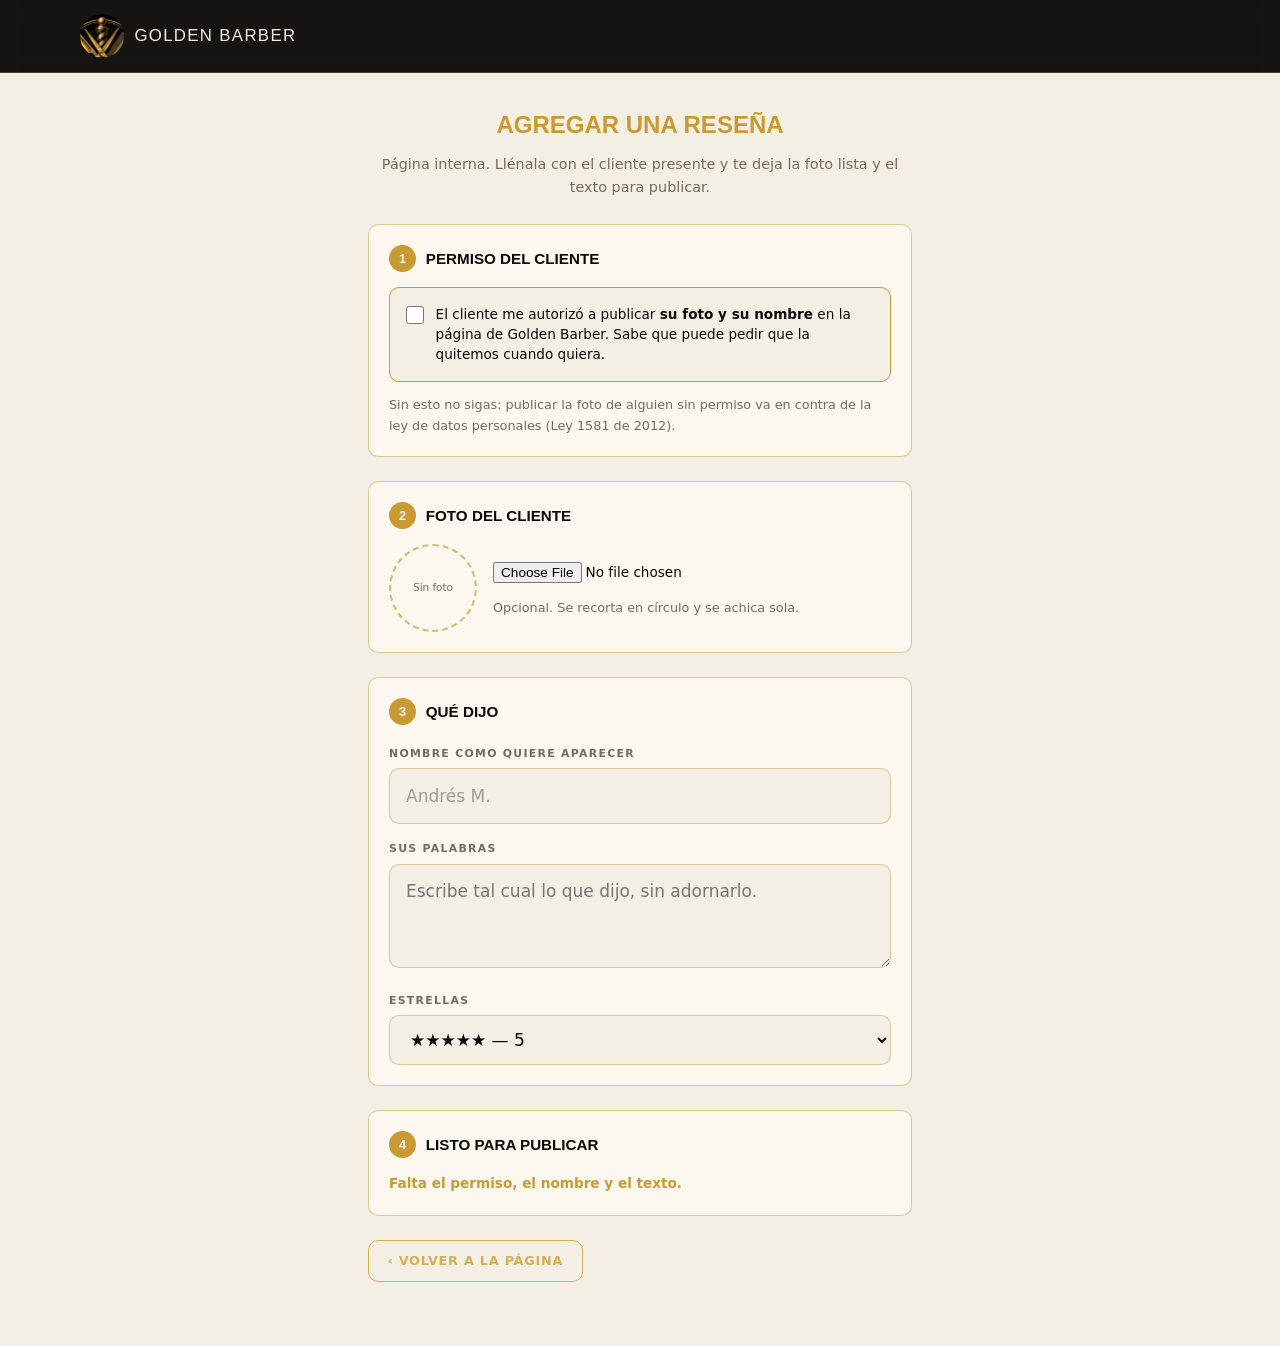
==== admin.html @ 6c3c2df3 "Add files via upload" ====
<!DOCTYPE html>
<html lang="es-CO">
<head>
<meta charset="utf-8">
<meta name="viewport" content="width=device-width, initial-scale=1">
<title>Agregar reseña — Golden Barber</title>
<meta name="robots" content="noindex, nofollow">
<link rel="icon" href="img/favicon.png">
<link rel="preconnect" href="https://fonts.googleapis.com">
<link rel="preconnect" href="https://fonts.gstatic.com" crossorigin>
<link href="https://fonts.googleapis.com/css2?family=Bevan&family=Lato:wght@400;700&display=swap" rel="stylesheet">
<link rel="stylesheet" href="styles.css">
<style>
  .tool { padding-block: 2rem 4rem; max-width: 34rem; }
  .tool h1 {
    font-family: var(--display); font-size: 1.5rem; text-transform: uppercase;
    color: var(--wine); text-align: center;
  }
  .tool .intro { text-align: center; color: var(--muted); font-size: .9rem; margin-top: .5rem; }

  .paso {
    margin-top: 1.5rem; padding: 1.25rem;
    background: var(--paper); border: 1px solid rgb(196 160 70 / .55);
    border-radius: var(--radius);
  }
  .paso > h2 {
    display: flex; align-items: center; gap: .6rem;
    font-family: var(--display); font-size: .95rem;
    text-transform: uppercase; margin-bottom: .9rem;
  }
  .paso > h2 b {
    display: grid; place-items: center; width: 1.7rem; height: 1.7rem;
    background: var(--wine); color: var(--cream); border-radius: 50%;
    font-size: .8rem; flex: none;
  }

  .campo textarea, .campo select {
    width: 100%; padding: .8rem 1rem;
    background: var(--cream); border: 1px solid rgb(196 160 70 / .5);
    border-radius: var(--radius); font: inherit; color: var(--ink);
  }
  .campo textarea { min-height: 6.5rem; resize: vertical; }
  .campo + .campo { margin-top: 1rem; }

  .foto-zona { display: flex; align-items: center; gap: 1rem; }
  .foto-prev {
    width: 88px; height: 88px; flex: none; border-radius: 50%;
    border: 2px dashed rgb(196 160 70 / .7);
    display: grid; place-items: center;
    color: var(--muted); font-size: .65rem; text-align: center;
    object-fit: cover; overflow: hidden;
  }
  .foto-prev img { width: 100%; height: 100%; object-fit: cover; }
  input[type=file] { font: inherit; font-size: .85rem; max-width: 100%; }

  .permiso {
    display: flex; gap: .7rem; align-items: flex-start;
    padding: 1rem; background: var(--cream);
    border: 1px solid var(--wine); border-radius: var(--radius);
    font-size: .85rem; line-height: 1.5;
  }
  .permiso input { width: 1.15rem; height: 1.15rem; flex: none; margin-top: .15rem; accent-color: var(--wine); }

  .salida { display: none; }
  .salida.activa { display: block; }
  .salida code {
    display: block; padding: 1rem; margin-top: .5rem;
    background: var(--ink); color: var(--cream-deep);
    border-radius: var(--radius);
    font-family: ui-monospace, Consolas, monospace; font-size: .78rem;
    white-space: pre-wrap; word-break: break-word;
  }
  .botones { display: flex; flex-wrap: wrap; gap: .6rem; margin-top: 1rem; }
  .aviso { font-size: .8rem; color: var(--muted); margin-top: .75rem; }
  .falta { color: var(--wine); font-weight: 700; font-size: .85rem; margin-top: .75rem; }
</style>
</head>
<body>

<header class="nav">
  <div class="wrap nav__inner">
    <a class="nav__brand" href="index.html">
      <img class="nav__logo" src="img/emblem-golden.webp" alt="" width="36" height="36">
      <span>Golden Barber</span>
    </a>
  </div>
</header>

<main class="wrap tool">
  <h1>Agregar una reseña</h1>
  <p class="intro">
    Página interna. Llénala con el cliente presente y te deja la foto lista
    y el texto para publicar.
  </p>

  <!-- 1. Permiso -->
  <section class="paso">
    <h2><b>1</b> Permiso del cliente</h2>
    <label class="permiso">
      <input type="checkbox" id="permiso">
      <span>
        El cliente me autorizó a publicar <strong>su foto y su nombre</strong>
        en la página de Golden Barber. Sabe que puede pedir que la quitemos
        cuando quiera.
      </span>
    </label>
    <p class="aviso">
      Sin esto no sigas: publicar la foto de alguien sin permiso va en contra
      de la ley de datos personales (Ley 1581 de 2012).
    </p>
  </section>

  <!-- 2. Foto -->
  <section class="paso">
    <h2><b>2</b> Foto del cliente</h2>
    <div class="foto-zona">
      <div class="foto-prev" id="prev">Sin foto</div>
      <div>
        <input type="file" id="archivo" accept="image/*" capture="user">
        <p class="aviso">Opcional. Se recorta en círculo y se achica sola.</p>
      </div>
    </div>
  </section>

  <!-- 3. Datos -->
  <section class="paso">
    <h2><b>3</b> Qué dijo</h2>
    <label class="campo">
      <span>Nombre como quiere aparecer</span>
      <input type="text" id="nombre" placeholder="Andrés M." autocomplete="off">
    </label>
    <label class="campo">
      <span>Sus palabras</span>
      <textarea id="texto" placeholder="Escribe tal cual lo que dijo, sin adornarlo."></textarea>
    </label>
    <label class="campo">
      <span>Estrellas</span>
      <select id="estrellas">
        <option value="5">★★★★★ — 5</option>
        <option value="4">★★★★☆ — 4</option>
        <option value="3">★★★☆☆ — 3</option>
        <option value="2">★★☆☆☆ — 2</option>
        <option value="1">★☆☆☆☆ — 1</option>
        <option value="0">No se lo pregunté</option>
      </select>
    </label>
  </section>

  <!-- 4. Resultado -->
  <section class="paso">
    <h2><b>4</b> Listo para publicar</h2>
    <p class="falta" id="falta">Faltan el permiso, el nombre y el texto.</p>

    <div class="salida" id="salida">
      <p style="font-size:.85rem">Pega esto en <code style="all:unset;font-family:monospace;background:var(--cream-deep);padding:.1rem .3rem">resenas.js</code>, dentro de los corchetes:</p>
      <code id="snippet"></code>
      <div class="botones">
        <button type="button" class="btn btn--wine btn--sm" id="copiar">Copiar texto</button>
        <a class="btn btn--dark btn--sm" id="bajar" download>Descargar la foto</a>
        <a class="btn btn--ghost btn--sm" id="enviar" target="_blank" rel="noopener">Enviarlo por WhatsApp</a>
      </div>
      <p class="aviso" id="ruta"></p>
    </div>
  </section>

  <a class="btn btn--ghost btn--sm" href="index.html" style="margin-top:1.5rem">‹ Volver a la página</a>
</main>

<script src="script.js" defer></script>
<script>
document.addEventListener("DOMContentLoaded", () => {
  const $ = (id) => document.getElementById(id);
  let fotoURL = "", fotoNombre = "";

  /** "Andrés M." → "andres-m" */
  const slug = (s) => s.normalize("NFD").replace(/[\u0300-\u036f]/g, "")
    .toLowerCase().replace(/[^a-z0-9]+/g, "-").replace(/^-|-$/g, "") || "cliente";

  /* Recorta la foto en cuadrado, la achica a 200px y la comprime. */
  $("archivo").addEventListener("change", (e) => {
    const f = e.target.files[0];
    if (!f) return;
    const img = new Image();
    img.onload = () => {
      const lado = Math.min(img.width, img.height);
      const c = document.createElement("canvas");
      c.width = c.height = 200;
      c.getContext("2d").drawImage(img,
        (img.width - lado) / 2, (img.height - lado) / 2, lado, lado, 0, 0, 200, 200);
      c.toBlob((b) => {
        if (fotoURL) URL.revokeObjectURL(fotoURL);
        fotoURL = URL.createObjectURL(b);
        $("prev").innerHTML = `<img src="${fotoURL}" alt="">`;
        pintar();
      }, "image/jpeg", 0.8);
      URL.revokeObjectURL(img.src);
    };
    img.src = URL.createObjectURL(f);
  });

  function pintar() {
    const nombre = $("nombre").value.trim();
    const texto = $("texto").value.trim();
    const ok = $("permiso").checked && nombre && texto;

    $("salida").classList.toggle("activa", ok);
    $("falta").style.display = ok ? "none" : "block";

    const faltan = [];
    if (!$("permiso").checked) faltan.push("el permiso");
    if (!nombre) faltan.push("el nombre");
    if (!texto) faltan.push("el texto");
    $("falta").textContent = faltan.length
      ? "Falta " + faltan.join(", ").replace(/, ([^,]*)$/, " y $1") + "."
      : "";

    if (!ok) return;

    fotoNombre = slug(nombre) + ".jpg";
    const fecha = new Date().toISOString().slice(0, 7);
    const est = +$("estrellas").value;
    const q = (s) => JSON.stringify(s);

    const snippet =
`  {
    foto: ${q(fotoURL ? "img/resenas/" + fotoNombre : "")},
    nombre: ${q(nombre)},
    texto: ${q(texto)},
    estrellas: ${est},
    fecha: ${q(fecha)},
  },`;

    $("snippet").textContent = snippet;

    const bajar = $("bajar");
    if (fotoURL) {
      bajar.href = fotoURL;
      bajar.download = fotoNombre;
      bajar.style.display = "";
      $("ruta").textContent = `Guarda la foto en la carpeta img/resenas/ con el nombre ${fotoNombre}`;
    } else {
      bajar.style.display = "none";
      $("ruta").textContent = "Esta reseña va sin foto.";
    }

    const tel = (typeof CONFIG !== "undefined" && CONFIG.whatsapp) || "";
    $("enviar").href = "https://wa.me/" + tel + "?text=" +
      encodeURIComponent("Nueva reseña para la página:\n\n" + snippet +
        (fotoURL ? "\n\n(Te mando la foto en el siguiente mensaje)" : ""));
  }

  ["permiso", "nombre", "texto", "estrellas"].forEach((id) => {
    $(id).addEventListener("input", pintar);
    $(id).addEventListener("change", pintar);
  });

  $("copiar").addEventListener("click", async () => {
    try {
      await navigator.clipboard.writeText($("snippet").textContent);
      $("copiar").textContent = "¡Copiado!";
      setTimeout(() => ($("copiar").textContent = "Copiar texto"), 1800);
    } catch {
      const r = document.createRange();
      r.selectNodeContents($("snippet"));
      getSelection().removeAllRanges();
      getSelection().addRange(r);
    }
  });

  pintar();
});
</script>
</body>
</html>
---- styles.css ----
/* ══════════════════════════════════════════════════════
   KORUM STUDIO — hoja de estilos
   Paleta y tokens tomados del diseño original.
   ══════════════════════════════════════════════════════ */

:root {
  /* Marca */
  --cream:      #F4EFE5;
  --cream-deep: #E7DDCB;
  --paper:      #FCF8F0;
  --ink:        #090908;
  --ink-soft:   #171714;
  --wine:       #C99A32;
  --wine-dark:  #A8781C;
  --gold:       #D6AF52;
  --gold-soft:  #E7CB88;
  --muted:      #746A5D;

  /* Tipografía */
  --display: "Oswald", Impact, sans-serif;
  --serif:   "Cormorant Garamond", Georgia, serif;
  --body:    "Source Sans 3", system-ui, -apple-system, "Segoe UI", sans-serif;

  /* Ritmo */
  --wrap: 1120px;
  --gap: 1.5rem;
  --section-y: clamp(3.5rem, 8vw, 6rem);
  --radius: 10px;
}

/* ── Reset ───────────────────────────────────────────── */
*, *::before, *::after { box-sizing: border-box; }
* { margin: 0; }

html { scroll-behavior: smooth; scroll-padding-top: 80px; }
@media (prefers-reduced-motion: reduce) {
  html { scroll-behavior: auto; }
  *, *::before, *::after { animation-duration: .01ms !important; transition-duration: .01ms !important; }
}

body {
  background: var(--cream);
  color: var(--ink);
  font-family: var(--body);
  font-size: clamp(1rem, .96rem + .2vw, 1.0625rem);
  line-height: 1.65;
  -webkit-font-smoothing: antialiased;
  overflow-x: hidden;
}

img, svg { display: block; max-width: 100%; }
img { height: auto; }
a { color: inherit; }

svg { fill: none; stroke: currentColor; stroke-width: 1.7; stroke-linecap: round; stroke-linejoin: round; }

:focus-visible { outline: 3px solid var(--gold); outline-offset: 3px; }

.sr-only {
  position: absolute; width: 1px; height: 1px; padding: 0;
  overflow: hidden; clip: rect(0 0 0 0); white-space: nowrap; border: 0;
}

.skip-link {
  position: absolute; left: -999px; top: 0; z-index: 100;
  background: var(--ink); color: var(--cream); padding: .75rem 1.25rem;
}
.skip-link:focus { left: 0; }

.wrap {
  width: min(100% - 2.5rem, var(--wrap));
  margin-inline: auto;
}

/* ── Titulares ───────────────────────────────────────── */
.heading {
  font-family: var(--display);
  font-size: clamp(1.75rem, 1.2rem + 2.4vw, 2.75rem);
  line-height: 1.1;
  letter-spacing: .01em;
  text-transform: uppercase;
  color: var(--wine);
  text-align: center;
  margin-bottom: 2.5rem;
  position: relative;
}
.heading::before, .heading::after {
  content: "✂";
  font-family: var(--body);
  font-size: .5em;
  color: var(--gold);
  vertical-align: .35em;
  margin-inline: .6em;
}
.heading--gold { color: var(--gold); }
.heading--left { text-align: left; }
.heading--left::before { display: none; }

.ornament {
  color: var(--gold);
  text-align: center;
  letter-spacing: .5em;
  font-size: 1.1rem;
  margin-block: 1rem;
}
.ornament::before, .ornament::after {
  content: ""; display: inline-block; vertical-align: middle;
  width: clamp(2rem, 8vw, 5rem); height: 1px;
  background: linear-gradient(90deg, transparent, var(--gold));
  margin-inline: .8em;
}
.ornament::after { background: linear-gradient(90deg, var(--gold), transparent); }

/* ── Botones ─────────────────────────────────────────── */
.btn {
  --btn-bg: var(--wine);
  --btn-fg: var(--cream);
  display: inline-flex; align-items: center; justify-content: center;
  gap: .6rem;
  padding: .9rem 1.75rem;
  min-height: 48px;
  background: var(--btn-bg);
  color: var(--btn-fg);
  font-family: var(--body);
  font-weight: 700;
  font-size: .95rem;
  letter-spacing: .06em;
  text-transform: uppercase;
  text-decoration: none;
  border: 1px solid transparent;
  border-radius: var(--radius);
  transition: transform .15s ease, background-color .2s ease, box-shadow .2s ease;
}
.btn svg { width: 1.15em; height: 1.15em; flex: none; }
.btn:hover { transform: translateY(-2px); box-shadow: 0 6px 18px rgb(20 18 16 / .22); }
.btn:active { transform: translateY(0); }

.btn--wine  { --btn-bg: var(--wine); }
.btn--wine:hover  { background: var(--wine-dark); }
.btn--dark  { --btn-bg: var(--ink); }
.btn--dark:hover  { background: #000; }
.btn--ghost { --btn-bg: transparent; --btn-fg: var(--gold); border-color: var(--gold); }
.btn--ghost:hover { background: var(--gold); --btn-fg: var(--ink); }
.btn--sm { padding: .6rem 1.15rem; min-height: 40px; font-size: .8rem; }

/* ══ NAV ═══════════════════════════════════════════════ */
.nav {
  position: sticky; top: 0; z-index: 50;
  background: rgb(20 18 16 / .96);
  backdrop-filter: blur(8px);
  border-bottom: 1px solid rgb(196 160 70 / .35);
}
.nav__inner {
  display: flex; align-items: center; justify-content: space-between;
  gap: 1rem; min-height: 64px;
}
.nav__brand {
  display: flex; align-items: center; gap: .65rem;
  font-family: var(--display);
  font-size: 1rem;
  letter-spacing: .08em;
  text-transform: uppercase;
  color: var(--cream);
  text-decoration: none;
}
.nav__logo { width: 36px; height: 36px; object-fit: contain; }

.nav__links { display: flex; align-items: center; gap: 1.75rem; }
.nav__links a {
  color: var(--cream-deep);
  text-decoration: none;
  font-size: .85rem;
  letter-spacing: .1em;
  text-transform: uppercase;
  transition: color .2s ease;
}
.nav__links a:hover { color: var(--gold); }
.nav__links .btn:hover { color: var(--cream); }

@media (max-width: 800px) {
  .nav__links a:not(.btn) { display: none; }
}

/* ══ HERO ══════════════════════════════════════════════ */
.hero {
  background:
    radial-gradient(circle at 30% 45%, rgb(255 255 255 / .55), transparent 55%),
    repeating-conic-gradient(from 0deg at 28% 45%,
      rgb(196 160 70 / .07) 0deg 3deg, transparent 3deg 6deg),
    var(--paper);
  padding-block: clamp(2rem, 5vw, 3.5rem);
}
.hero__frame {
  display: grid;
  grid-template-columns: minmax(0, .85fr) minmax(0, 1.15fr);
  align-items: center;
  gap: clamp(1.5rem, 5vw, 4rem);
  padding: clamp(1.75rem, 4vw, 3rem);
  border: 2px solid var(--gold);
  outline: 1px solid var(--gold);
  outline-offset: 6px;
  border-radius: var(--radius);
}
@media (max-width: 860px) {
  .hero__frame { grid-template-columns: 1fr; text-align: center; }
}

.hero__emblem { position: relative; display: grid; place-items: center; }
.hero__emblem img { width: min(100%, 320px); }
.hero__emblem-fallback { display: none; }
.hero__emblem.is-empty img { display: none; }
.hero__emblem.is-empty .hero__emblem-fallback {
  display: grid; place-items: center; text-align: center;
  width: min(100%, 260px); aspect-ratio: 1;
  border: 3px double var(--ink);
  border-radius: 50%;
  font-family: var(--display);
  font-size: clamp(1.25rem, 4vw, 1.9rem);
  line-height: 1.15;
  text-transform: uppercase;
  letter-spacing: .04em;
}

.hero__copy h1 {
  font-family: var(--display);
  font-size: clamp(2.1rem, 1.1rem + 4.6vw, 4rem);
  line-height: 1.02;
  text-transform: uppercase;
  letter-spacing: -.005em;
}
.hero__copy h1 em { font-style: normal; color: var(--wine); }

.hero__tagline {
  margin-block: 1.25rem;
  padding-block: .7rem;
  border-top: 1px solid var(--gold);
  border-bottom: 1px solid var(--gold);
  font-size: clamp(.9rem, .8rem + .4vw, 1.1rem);
  letter-spacing: .22em;
  text-transform: uppercase;
  font-weight: 700;
}

.hero__cta { display: flex; flex-direction: column; gap: .75rem; align-items: stretch; }
@media (min-width: 861px) { .hero__cta { align-items: flex-start; } .hero__cta .btn { min-width: 22rem; } }

/* ══ BANDAS OSCURAS ════════════════════════════════════ */
.band-dark {
  background: var(--ink);
  color: var(--cream-deep);
  padding-block: var(--section-y);
}
.band-dark a:not(.btn) { color: var(--gold); }

/* ══ SOBRE JAVI ════════════════════════════════════════ */
.about__inner {
  display: grid;
  grid-template-columns: minmax(0, .8fr) minmax(0, 1.2fr);
  gap: clamp(1.5rem, 5vw, 4rem);
  align-items: center;
}
@media (max-width: 800px) { .about__inner { grid-template-columns: 1fr; } }

.about__photo {
  border: 2px solid var(--gold);
  padding: 6px;
  border-radius: var(--radius);
}
.about__photo img { width: 100%; aspect-ratio: 8 / 9; object-fit: cover; }
.about__photo.is-empty {
  aspect-ratio: 8 / 9;
  display: grid; place-items: center;
  background: repeating-linear-gradient(45deg, #1d1a17 0 12px, #211d19 12px 24px);
  color: var(--muted);
  font-size: .85rem;
}
.about__photo.is-empty::after { content: "img/javi.jpg"; }

.about__copy { text-align: center; }
.about__copy p + p { margin-top: 1rem; }
@media (min-width: 801px) { .about__copy { text-align: center; } }

/* ══ SERVICIOS ═════════════════════════════════════════ */
.services { padding-block: var(--section-y); }
.services__grid {
  list-style: none; padding: 0;
  display: grid;
  grid-template-columns: repeat(auto-fit, minmax(min(100%, 17rem), 1fr));
  gap: 1.25rem;
}

.service {
  position: relative;
  display: flex; gap: 1.1rem;
  padding: 1.75rem 1.5rem;
  background: var(--paper);
  border: 1px solid rgb(196 160 70 / .55);
  border-radius: var(--radius);
  transition: transform .2s ease, box-shadow .2s ease;
}
.service:hover { transform: translateY(-3px); box-shadow: 0 10px 28px rgb(20 18 16 / .12); }

.service--featured { border-color: var(--wine); border-width: 2px; }
.service__badge {
  position: absolute; top: -.7rem; left: 1.5rem;
  background: var(--wine); color: var(--cream);
  font-size: .65rem; font-weight: 900;
  letter-spacing: .14em; text-transform: uppercase;
  padding: .3rem .7rem; border-radius: 2px;
}

.service__icon {
  flex: none;
  display: grid; place-items: center;
  width: 3.25rem; height: 3.25rem;
  background: var(--wine); color: var(--cream);
  border-radius: 50%;
}
.service__icon svg { width: 1.5rem; height: 1.5rem; }

.service h3 {
  font-family: var(--display);
  font-size: 1.05rem;
  text-transform: uppercase;
  letter-spacing: .02em;
  margin-bottom: .4rem;
}
.service p { font-size: .92rem; color: var(--muted); }

.service__meta {
  display: flex; flex-wrap: wrap; gap: .5rem;
  margin-top: .6rem; font-size: .78rem !important;
  text-transform: uppercase; letter-spacing: .08em;
}
.service__time { color: var(--ink); font-weight: 700; }
.service__save { color: var(--wine); font-weight: 700; }

.service__price {
  margin-top: .5rem;
  font-family: var(--display);
  font-size: 1.35rem !important;
  color: var(--wine) !important;
}

.services__note {
  margin-top: 1.5rem; text-align: center;
  font-size: .85rem; color: var(--muted); font-style: italic;
}

/* ══ GALERÍA ═══════════════════════════════════════════ */
.gallery { padding-bottom: var(--section-y); }
.gallery__grid {
  list-style: none; padding: 1rem;
  display: grid;
  grid-template-columns: repeat(auto-fit, minmax(min(100%, 10rem), 1fr));
  gap: 1rem;
  border: 1px solid rgb(196 160 70 / .55);
  border-radius: var(--radius);
}
.gallery__grid img {
  width: 100%; aspect-ratio: 4 / 5; object-fit: cover;
  border: 2px solid var(--gold);
  filter: grayscale(1) contrast(1.05);
  transition: filter .3s ease, transform .3s ease;
}
.gallery__grid img:hover { filter: grayscale(0); transform: scale(1.02); }
.gallery__grid li.is-empty {
  aspect-ratio: 4 / 5;
  border: 2px solid var(--gold);
  background: repeating-linear-gradient(45deg, var(--cream-deep) 0 10px, var(--paper) 10px 20px);
  display: grid; place-items: center;
  color: var(--muted); font-size: .7rem; letter-spacing: .05em;
}
.gallery__grid li.is-empty::after { content: "Foto pendiente"; }

.gallery__note { margin-top: 1.25rem; text-align: center; font-size: .9rem; color: var(--muted); }
.gallery__note a { color: var(--wine); font-weight: 700; }

/* ── Botón que envuelve cada foto ── */
.foto {
  display: block; position: relative; width: 100%;
  padding: 0; border: 0; background: none; cursor: pointer;
  font: inherit;
}
.foto__ver {
  position: absolute; inset: auto 0 0 0;
  padding: .55rem .3rem;
  background: rgb(123 27 30 / .94); color: var(--cream);
  font-size: .68rem; font-weight: 700;
  letter-spacing: .12em; text-transform: uppercase;
  transform: translateY(100%);
  transition: transform .28s cubic-bezier(.2, .7, .3, 1);
}
.foto:hover .foto__ver,
.foto:focus-visible .foto__ver { transform: none; }
/* En pantalla táctil no hay hover: la etiqueta se queda visible. */
@media (hover: none) {
  .foto__ver { transform: none; background: rgb(123 27 30 / .82); }
}

/* ══ VISOR DE CORTES ═══════════════════════════════════ */
.visor {
  width: min(100% - 1.5rem, 42rem);
  max-height: 92dvh;
  /* El navegador centra los <dialog> con margin:auto, y el
     `* { margin: 0 }` del reset se lo quita. Hay que devolvérselo
     o el visor se pega a la esquina superior izquierda. */
  margin: auto;
  padding: 0; border: 2px solid var(--gold);
  border-radius: var(--radius);
  background: var(--paper); color: var(--ink);
  overflow: hidden;
}
.visor::backdrop { background: rgb(20 18 16 / .88); }

.visor__cerrar {
  position: absolute; top: .4rem; right: .5rem; z-index: 2;
  width: 2.4rem; height: 2.4rem;
  display: grid; place-items: center;
  background: rgb(20 18 16 / .55); color: var(--cream);
  border: 0; border-radius: 50%;
  font-size: 1.5rem; line-height: 1; cursor: pointer;
}
.visor__cerrar:hover { background: var(--wine); }

.visor__marco {
  position: relative;
  display: grid; place-items: center;
  background: var(--ink);
}
.visor__marco img {
  width: 100%; max-height: 62dvh; object-fit: contain;
}
.visor__nav {
  position: absolute; top: 50%; transform: translateY(-50%);
  width: 2.75rem; height: 2.75rem;
  display: grid; place-items: center;
  background: rgb(20 18 16 / .55); color: var(--cream);
  border: 1px solid rgb(196 160 70 / .5); border-radius: 50%;
  font-size: 1.6rem; line-height: 1; cursor: pointer;
  transition: background-color .2s ease;
}
.visor__nav:hover { background: var(--wine); }
#visor-ant { left: .6rem; }
#visor-sig { right: .6rem; }

.visor__pie { padding: 1.25rem; text-align: center; }
.visor__titulo {
  font-family: var(--display);
  font-size: clamp(.95rem, .85rem + .5vw, 1.2rem);
  text-transform: uppercase; letter-spacing: .02em;
  margin-bottom: 1rem;
}
.visor__pie .btn { width: 100%; }
.visor__nota { margin-top: .7rem; font-size: .78rem; color: var(--muted); }

/* ══ TESTIMONIOS ═══════════════════════════════════════ */
.reviews { padding-bottom: var(--section-y); }
.reviews__grid {
  list-style: none; padding: 0;
  display: grid;
  grid-template-columns: repeat(auto-fit, minmax(min(100%, 16rem), 1fr));
  gap: 1.25rem;
}
.review {
  position: relative;
  padding: 2.25rem 1.5rem 1.5rem;
  background: var(--paper);
  border: 1px solid rgb(196 160 70 / .55);
  border-radius: var(--radius);
  text-align: center;
}
.review::before {
  content: "\201C";
  position: absolute; top: .1rem; left: 1rem;
  font-family: var(--display);
  font-size: 3rem; line-height: 1;
  color: var(--gold-soft);
}
.review__foto {
  width: 72px; height: 72px;
  margin: 0 auto .9rem;
  border-radius: 50%;
  object-fit: cover;
  border: 2px solid var(--gold);
}
.review__quote { font-size: .95rem; }
.review__stars { color: var(--gold); letter-spacing: .18em; margin-top: 1rem; }
.review__author {
  margin-top: .5rem; font-size: .82rem;
  letter-spacing: .1em; text-transform: uppercase; color: var(--muted);
}

/* ── Invitación a dejar reseña ── */
.invita {
  max-width: 34rem; margin: 0 auto;
  padding: 2rem 1.5rem;
  text-align: center;
  border: 1px dashed rgb(196 160 70 / .7);
  border-radius: var(--radius);
}
.invita--pie { margin-top: 1.5rem; padding: 1.5rem; }
.invita__titulo {
  font-family: var(--display);
  font-size: 1.05rem; text-transform: uppercase; letter-spacing: .02em;
  color: var(--wine);
}
.invita__texto {
  margin-top: .6rem; font-size: .9rem; color: var(--muted);
  max-width: 42ch; margin-inline: auto;
}
.invita__botones {
  display: flex; flex-wrap: wrap; gap: .6rem; justify-content: center;
  margin-top: 1.25rem;
}
.invita .btn--ghost { --btn-fg: var(--wine); border-color: var(--wine); }
.invita .btn--ghost:hover { background: var(--wine); --btn-fg: var(--cream); }

/* ══ UBICACIÓN ═════════════════════════════════════════ */
.location__inner {
  display: grid;
  grid-template-columns: repeat(auto-fit, minmax(min(100%, 18rem), 1fr));
  gap: clamp(1.75rem, 5vw, 4rem);
  align-items: center;
}
.location__address {
  display: flex; gap: .85rem; align-items: flex-start;
  margin-bottom: 1.5rem;
}
.location__address svg { width: 1.5rem; height: 1.5rem; flex: none; color: var(--gold); }
.location__address strong { font-size: 1.1rem; color: var(--cream); }

.hours { width: 100%; border-collapse: collapse; font-size: .95rem; }
.hours th, .hours td { padding: .5rem .25rem; text-align: left; }
.hours th {
  font-weight: 700; letter-spacing: .1em;
  text-transform: uppercase; font-size: .8rem; color: var(--cream);
}
.hours td { text-align: right; font-variant-numeric: tabular-nums; }
.hours tr + tr { border-top: 1px solid rgb(196 160 70 / .2); }
.hours__closed { color: var(--muted); }

/* ══ RESERVA ═══════════════════════════════════════════ */
.booking { padding-block: var(--section-y); }
.booking__lead {
  text-align: center; max-width: 44ch; margin: -1.5rem auto 3rem;
  color: var(--muted);
}

/* ── Contenedor de la agenda ── */
.agenda {
  max-width: 34rem;
  margin-inline: auto;
  background: var(--paper);
  border: 1px solid rgb(196 160 70 / .55);
  border-radius: var(--radius);
  overflow: hidden;
}

/* ── Barra de progreso 1-2-3 ── */
.agenda__bar {
  list-style: none; padding: 0; margin: 0;
  display: grid; grid-template-columns: repeat(3, 1fr);
  background: var(--ink);
}
.agenda__bar li + li { border-left: 1px solid rgb(196 160 70 / .25); }
.agenda__bar button {
  width: 100%; height: 100%;
  display: flex; align-items: center; justify-content: center;
  gap: .5rem;
  padding: .85rem .35rem;
  background: none; border: 0;
  font: inherit;
  font-size: .72rem; font-weight: 700;
  letter-spacing: .08em; text-transform: uppercase;
  color: rgb(244 237 224 / .8);
  cursor: pointer;
  transition: color .25s ease, background-color .25s ease, opacity .25s ease;
}
/* Un paso al que todavía no se puede llegar se ve claramente apagado,
   para que se note cuáles sí son tocables. */
.agenda__bar button:disabled { cursor: default; opacity: .38; }
.agenda__bar button:not(:disabled):hover { background: rgb(196 160 70 / .12); }
.agenda__bar span {
  display: grid; place-items: center;
  width: 1.6rem; height: 1.6rem; flex: none;
  border: 1px solid currentColor; border-radius: 50%;
  font-family: var(--display); font-size: .8rem;
}
.agenda__bar .is-active { color: var(--gold); }
.agenda__bar .is-active span { background: var(--wine); border-color: var(--wine); color: var(--cream); }
.agenda__bar .is-hecho { color: var(--cream-deep); }
.agenda__bar .is-hecho span { background: var(--gold); border-color: var(--gold); color: var(--ink); }

@media (max-width: 420px) {
  .agenda__bar button { flex-direction: column; gap: .3rem; font-size: .6rem; }
}

/* ── Paneles ── */
.agenda__panel { padding: clamp(1.25rem, 4vw, 2rem); }
.agenda__title {
  font-family: var(--display);
  font-size: clamp(1.15rem, 1rem + 1vw, 1.5rem);
  text-transform: uppercase; text-align: center; letter-spacing: .02em;
}
.agenda__panel .ornament { margin-block: .5rem 1.5rem; font-size: .85rem; }
.agenda__sub {
  font-family: var(--display); font-size: .85rem;
  text-transform: uppercase; letter-spacing: .04em;
  text-align: center; margin-block: 1.75rem .9rem;
}
.agenda__nota {
  margin-top: 1rem; text-align: center;
  font-size: .78rem; color: var(--muted); font-style: italic;
}
.agenda__tz {
  display: flex; align-items: center; justify-content: center; gap: .4rem;
  margin-top: 1.25rem; font-size: .75rem; color: var(--muted);
}
.agenda__tz svg { width: .95rem; height: .95rem; }

.agenda__volver {
  display: block; margin: 1.5rem auto 0;
  background: none; border: 0; padding: .4rem;
  color: var(--muted); font: inherit; font-size: .82rem;
  letter-spacing: .04em; cursor: pointer;
}
.agenda__volver:hover { color: var(--wine); text-decoration: underline; }

/* ── Paso 1: tarjetas de servicio ── */
.agenda__servicios { list-style: none; padding: 0; display: grid; gap: .75rem; }
.tarjeta {
  width: 100%;
  display: flex; align-items: center; gap: .9rem;
  padding: .9rem 1rem;
  background: var(--cream);
  border: 1px solid rgb(196 160 70 / .5);
  border-radius: var(--radius);
  font: inherit; text-align: left; cursor: pointer;
  transition: border-color .2s ease, transform .15s ease, box-shadow .2s ease;
}
.tarjeta:hover { border-color: var(--wine); transform: translateY(-2px); box-shadow: 0 6px 16px rgb(20 18 16 / .1); }
.tarjeta.is-sel { border-color: var(--wine); border-width: 2px; background: var(--paper); }

.tarjeta__icono {
  display: grid; place-items: center; flex: none;
  width: 2.75rem; height: 2.75rem;
  background: var(--wine); color: var(--cream); border-radius: 50%;
}
.tarjeta__icono svg { width: 1.3rem; height: 1.3rem; }
.tarjeta__texto { flex: 1; display: flex; flex-direction: column; gap: .15rem; }
.tarjeta__nombre { font-family: var(--display); font-size: .95rem; line-height: 1.2; }
.tarjeta__min { font-size: .75rem; color: var(--muted); letter-spacing: .05em; }
.tarjeta__precio {
  font-family: var(--display); font-size: 1.05rem; color: var(--wine); white-space: nowrap;
}

/* ── Paso 2: calendario ── */
.cal__head {
  display: flex; align-items: center; justify-content: space-between;
  gap: .5rem; margin-bottom: .75rem;
}
.cal__month {
  font-family: var(--display); font-size: 1rem;
  text-transform: capitalize; letter-spacing: .02em;
}
.cal__nav {
  width: 2.25rem; height: 2.25rem;
  background: none; border: 1px solid rgb(196 160 70 / .5);
  border-radius: var(--radius);
  color: var(--wine); font-size: 1.3rem; line-height: 1; cursor: pointer;
  transition: background-color .2s ease, color .2s ease;
}
.cal__nav:hover:not(:disabled) { background: var(--wine); color: var(--cream); }
.cal__nav:disabled { opacity: .25; cursor: default; }

.cal__dows, .cal__grid {
  display: grid; grid-template-columns: repeat(7, 1fr); gap: .25rem;
}
.cal__dows {
  list-style: none; padding: 0; margin-bottom: .35rem;
  font-size: .68rem; font-weight: 700; letter-spacing: .06em;
  text-transform: uppercase; color: var(--muted); text-align: center;
}
.cal__hueco { aspect-ratio: 1; }
.cal__dia {
  aspect-ratio: 1;
  display: grid; place-items: center;
  background: none; border: 1px solid transparent; border-radius: 50%;
  font: inherit; font-size: .88rem; font-variant-numeric: tabular-nums;
  color: var(--ink); cursor: pointer;
  transition: background-color .15s ease, color .15s ease;
}
.cal__dia:hover:not(:disabled) { background: var(--cream-deep); }
.cal__dia:disabled { color: rgb(107 97 85 / .35); cursor: default; }
.cal__dia.is-sel { background: var(--wine); color: var(--cream); font-weight: 700; }

/* ── Paso 2: horas ── */
.slots {
  display: grid;
  grid-template-columns: repeat(auto-fill, minmax(5.25rem, 1fr));
  gap: .5rem;
}
.slot {
  padding: .65rem .3rem; min-height: 44px;
  background: var(--cream);
  border: 1px solid rgb(196 160 70 / .5);
  border-radius: var(--radius);
  font: inherit; font-size: .85rem; font-variant-numeric: tabular-nums;
  cursor: pointer;
  transition: background-color .15s ease, color .15s ease, border-color .15s ease;
}
.slot:hover { border-color: var(--wine); }
.slot.is-sel { background: var(--wine); border-color: var(--wine); color: var(--cream); font-weight: 700; }
.slots__vacio {
  grid-column: 1 / -1; text-align: center;
  font-size: .85rem; color: var(--muted); padding: .75rem 0;
}

/* ── Paso 3: resumen ── */
.resumen { margin: 0; border: 1px solid rgb(196 160 70 / .5); border-radius: var(--radius); }
.resumen__fila { padding: .85rem 1rem; }
.resumen__fila + .resumen__fila { border-top: 1px solid rgb(196 160 70 / .3); }
.resumen dt {
  font-size: .68rem; font-weight: 700; letter-spacing: .12em;
  text-transform: uppercase; color: var(--muted); margin-bottom: .3rem;
}
.resumen dd { margin: 0; display: flex; align-items: center; gap: .75rem; }
.resumen dd > span:not(.resumen__icono) { flex: 1; }
.resumen dd small { color: var(--muted); font-size: .78rem; }
.resumen dd strong { font-family: var(--display); color: var(--wine); }
.resumen__icono {
  display: grid; place-items: center; flex: none;
  width: 2.25rem; height: 2.25rem;
  background: var(--wine); color: var(--cream); border-radius: 50%;
}
.resumen__icono svg { width: 1.1rem; height: 1.1rem; }
.resumen__total { background: var(--cream); }
.resumen__total dd strong { font-size: 1.5rem; }

.campo { display: block; margin-top: 1.25rem; }
.campo span {
  display: block; margin-bottom: .35rem;
  font-size: .68rem; font-weight: 700; letter-spacing: .12em;
  text-transform: uppercase; color: var(--muted);
}
.campo input {
  width: 100%; padding: .8rem 1rem; min-height: 48px;
  background: var(--cream);
  border: 1px solid rgb(196 160 70 / .5); border-radius: var(--radius);
  font: inherit; color: var(--ink);
}
.campo input::placeholder { color: rgb(107 97 85 / .6); }
.campo input.is-error { border-color: var(--wine); border-width: 2px; background: #FBEDED; }

.agenda__confirmar { width: 100%; margin-top: 1.25rem; }
.agenda__aviso {
  display: flex; align-items: flex-start; gap: .5rem;
  margin-top: .9rem; font-size: .78rem; line-height: 1.5; color: var(--muted);
}
.agenda__aviso svg { width: .95rem; height: .95rem; flex: none; margin-top: .2rem; }

.booking__fallback, .booking__alt {
  text-align: center; font-size: .88rem; color: var(--muted); margin-top: 1.25rem;
}
.booking__alt a { color: var(--wine); font-weight: 700; }

#cal-inline { width: 100%; min-height: 460px; }

/* ══ FOOTER ════════════════════════════════════════════ */
.footer {
  background: var(--ink);
  color: var(--cream-deep);
  padding-block: 3rem 5.5rem;
  border-top: 3px solid var(--gold);
}
.footer__inner {
  display: grid;
  grid-template-columns: repeat(auto-fit, minmax(min(100%, 15rem), 1fr));
  gap: 2rem;
  align-items: center;
}
.footer__brand { display: flex; align-items: center; gap: 1rem; }
.footer__name {
  font-family: var(--display); font-size: 1.25rem;
  text-transform: uppercase; letter-spacing: .06em; color: var(--gold);
}
.footer__tag { font-size: .8rem; letter-spacing: .1em; }

.footer__social { text-align: center; }
.footer__label {
  font-size: .75rem; letter-spacing: .2em;
  text-transform: uppercase; margin-bottom: .75rem;
}
.footer__social ul {
  list-style: none; padding: 0;
  display: flex; gap: .75rem; justify-content: center;
}
.footer__social a {
  display: grid; place-items: center;
  width: 2.5rem; height: 2.5rem;
  border: 1px solid var(--gold); border-radius: 50%;
  color: var(--gold);
  transition: background-color .2s ease, color .2s ease;
}
.footer__social a:hover { background: var(--gold); color: var(--ink); }
.footer__social svg { width: 1.15rem; height: 1.15rem; }

.footer__contact { text-align: right; }
@media (max-width: 720px) {
  .footer__inner { text-align: center; }
  .footer__brand { justify-content: center; }
  .footer__contact { text-align: center; }
}
.footer__phone {
  display: inline-flex; align-items: center; gap: .6rem;
  font-family: var(--display); font-size: 1.3rem;
  color: var(--cream); text-decoration: none;
}
.footer__phone svg { width: 1.4rem; height: 1.4rem; color: var(--gold); }
.footer__legal { margin-top: .75rem; font-size: .75rem; color: var(--muted); }

/* ══ WHATSAPP FLOTANTE ═════════════════════════════════ */
.fab {
  position: fixed; right: 1rem; bottom: 1rem; z-index: 60;
  display: grid; place-items: center;
  width: 56px; height: 56px;
  background: #1FA855; color: #fff;
  border-radius: 50%;
  box-shadow: 0 6px 20px rgb(0 0 0 / .3);
  transition: transform .2s ease;
}
.fab:hover { transform: scale(1.07); }
.fab svg { width: 1.65rem; height: 1.65rem; stroke-width: 1.9; }
@media (min-width: 861px) { .fab { right: 1.5rem; bottom: 1.5rem; } }

/* ══ Ajuste móvil del hero ═════════════════════════════
   En celular el logo empujaba el botón "Agendar cita" fuera
   de pantalla. Se reduce el emblema y se aprieta el espaciado
   para que titular + botones queden visibles sin hacer scroll. */
@media (max-width: 640px) {
  .hero { padding-block: 1rem; }
  .hero__frame { padding: 1.25rem 1rem; gap: 1rem; outline-offset: 4px; }
  .hero__emblem img { width: min(58%, 150px); }
  .hero__copy h1 { font-size: clamp(1.9rem, 1.1rem + 4.4vw, 2.4rem); }
  .hero__tagline { margin-block: .85rem; padding-block: .5rem; letter-spacing: .16em; }
  .hero__cta { gap: .6rem; }
  .hero__cta .btn { padding-inline: 1rem; font-size: .85rem; }
}

/* ══════════════════════════════════════════════════════
   MOVIMIENTO

   Regla de la casa: nada se mueve porque sí. Cada animación
   o guía el ojo hacia donde sigue la lectura, o es parte de
   la identidad del oficio (el poste de barbero).

   Todo lo de aquí abajo está dentro de
   `prefers-reduced-motion: no-preference`, así que quien pidió
   menos animación en su sistema recibe la página quieta y
   completa — nunca contenido escondido esperando un scroll.
   ══════════════════════════════════════════════════════ */

/* ── Poste de barbero ── */
.poste {
  height: 9px; overflow: hidden; position: relative;
  background: var(--cream-deep);
  border-block: 1px solid rgb(20 18 16 / .22);
}
.poste::before {
  content: ""; position: absolute; inset: 0 -60px 0 0;
  background: repeating-linear-gradient(115deg,
    var(--wine)      0    12px,
    var(--cream)     12px 24px,
    var(--gold)      24px 36px,
    var(--cream)     36px 48px);
}

/* ── Banda del eslogan ── */
.eslogan {
  background: var(--wine); color: var(--cream);
  padding: 1.15rem 1rem; text-align: center;
  border-top: 1px solid var(--gold);
}
.eslogan p {
  font-family: var(--display);
  font-size: clamp(.8rem, .7rem + .5vw, 1.05rem);
  letter-spacing: .2em; text-transform: uppercase;
}
.eslogan span { color: var(--gold); margin-inline: .9em; display: inline-block; }

/* ── Textos nuevos ── */
.hero__sub {
  margin-bottom: 1.5rem;
  font-size: clamp(.92rem, .88rem + .2vw, 1.05rem);
  color: var(--muted); font-style: italic;
}
.about__firma {
  margin-top: 1.25rem; padding-top: 1.25rem;
  border-top: 1px solid rgb(196 160 70 / .35);
  font-style: italic; color: var(--gold-soft);
}

@media (prefers-reduced-motion: no-preference) {

  /* ── Aparición al hacer scroll ──
     El estado escondido lo pone `.js`, que solo existe si el
     navegador ejecutó el script del <head>. Sin JS no se
     esconde nada. */
  .js .heading,
  .js .about__photo,
  .js .about__copy > *,
  .js .service,
  /* `> *` y no `li`: con `li` este selector pesaría más que
     `.js .visible` y las fotos nunca se destaparían. */
  .js .gallery__grid > *,
  .js .review,
  .js .invita,
  .js .location__place,
  .js .location__hours,
  .js .booking__lead,
  .js .agenda,
  .js .services__note,
  .js .gallery__note {
    opacity: 0;
    transform: translateY(22px);
    transition:
      opacity .75s cubic-bezier(.2, .6, .3, 1),
      transform .75s cubic-bezier(.2, .6, .3, 1);
    transition-delay: calc(var(--i, 0) * 80ms);
  }
  .js .visible { opacity: 1; transform: none; }

  /* ── Entrada del hero ── */
  @keyframes entra { from { opacity: 0; transform: translateY(22px); } }
  @keyframes entraEmblema { from { opacity: 0; transform: scale(.88) rotate(-8deg); } }
  @keyframes girarRayos { to { transform: rotate(360deg); } }
  @keyframes correrPoste { to { transform: translateX(-53px); } }
  @keyframes pulso {
    0% { transform: scale(1); opacity: .6; }
    70%, 100% { transform: scale(1.8); opacity: 0; }
  }

  .hero__emblem { animation: entraEmblema 1.1s .15s both cubic-bezier(.2, .7, .3, 1); }
  .hero__copy > * { animation: entra .85s both cubic-bezier(.2, .7, .3, 1); }
  .hero__copy > :nth-child(1) { animation-delay: .25s; }
  .hero__copy > :nth-child(2) { animation-delay: .35s; }
  .hero__copy > :nth-child(3) { animation-delay: .45s; }
  .hero__copy > :nth-child(4) { animation-delay: .55s; }
  .hero__copy > :nth-child(5) { animation-delay: .65s; }

  /* Los rayos del fondo giran muy despacio: tres minutos por vuelta.
     No se nota mirándolo, se nota si te vas y vuelves. */
  .hero { position: relative; overflow: hidden; background: var(--paper); }
  .hero::before {
    content: ""; position: absolute; inset: -45%;
    background: repeating-conic-gradient(from 0deg,
      rgb(196 160 70 / .06) 0deg 2.5deg, transparent 2.5deg 6deg);
    animation: girarRayos 180s linear infinite;
    pointer-events: none;
  }
  /* Halo que apaga los rayos en el centro para que el logo
     tenga aire y no compita con el fondo. */
  .hero::after {
    content: ""; position: absolute; inset: 0;
    background: radial-gradient(circle at 50% 45%,
      rgb(251 246 236 / .92) 0%,
      rgb(251 246 236 / .55) 30%,
      transparent 62%);
    pointer-events: none;
  }
  .hero > * { position: relative; z-index: 1; }

  /* 53px es exactamente un ciclo de la franja a 115°, así que
     el movimiento no tiene costura visible. */
  .poste::before { animation: correrPoste 3s linear infinite; }

  /* ── Detalles al pasar el mouse ── */
  .btn { position: relative; overflow: hidden; }
  .btn::after {
    content: ""; position: absolute; top: 0; left: -130%;
    width: 55%; height: 100%;
    background: linear-gradient(100deg, transparent, rgb(255 255 255 / .22), transparent);
    transition: left .65s ease; pointer-events: none;
  }
  .btn:hover::after { left: 140%; }

  .service__icon, .tarjeta__icono { transition: transform .35s cubic-bezier(.2, .7, .3, 1); }
  .service:hover .service__icon { transform: rotate(-14deg) scale(1.08); }
  .tarjeta:hover .tarjeta__icono { transform: rotate(-14deg) scale(1.08); }

  .gallery__grid li { overflow: hidden; border-radius: var(--radius); }
  .gallery__grid img { transition: filter .45s ease, transform .55s cubic-bezier(.2, .7, .3, 1); }
  .gallery__grid img:hover { transform: scale(1.07); }

  .cal__dia { transition: background-color .15s ease, color .15s ease, transform .15s ease; }
  .cal__dia:hover:not(:disabled) { transform: scale(1.12); }

  /* ── Paso a paso de la agenda ── */
  @keyframes entraPanel { from { opacity: 0; transform: translateX(14px); } }
  .agenda__panel:not([hidden]) { animation: entraPanel .38s ease both; }

  @keyframes entraSlot { from { opacity: 0; transform: translateY(8px); } }
  .slot { animation: entraSlot .3s both; animation-delay: calc(var(--i, 0) * 22ms); }

  /* ── Anillo del botón de WhatsApp ── */
  .fab::before {
    content: ""; position: absolute; inset: 0;
    border: 2px solid #1FA855; border-radius: 50%;
    animation: pulso 2.8s ease-out infinite;
    pointer-events: none;
  }
}

/* ══ Impresión ═════════════════════════════════════════ */
@media print {
  .nav, .fab, .poste, .booking__cal { display: none; }
  body { background: #fff; }
}

/* ══════════════════════════════════════════════════════
   GOLDEN BARBER — DIRECCIÓN VISUAL FINAL
   Oscuro y dorado con aire editorial; el oro guía, no satura.
   ══════════════════════════════════════════════════════ */
.nav { background: rgb(7 7 6 / .94); border-bottom-color: rgb(214 175 82 / .28); }
.nav__inner { min-height: 72px; }
.nav__logo { width: 44px; height: 44px; border-radius: 50%; }
.nav__brand { line-height: 1; font-size: 1.05rem; }
.nav__brand small {
  display: block; margin-top: .28rem; color: var(--gold);
  font-family: var(--body); font-size: .58rem; font-weight: 600;
  letter-spacing: .24em;
}
.nav__links { gap: 1.35rem; }

.btn--wine { --btn-bg: linear-gradient(135deg, #E0BB62, #B77E1E); --btn-fg: #090908; }
.btn--wine:hover { background: linear-gradient(135deg, #ECCF87, #C8902B); }
.btn--gold { --btn-bg: linear-gradient(135deg, #E0BB62, #B77E1E); --btn-fg: #090908; }
.btn--gold:hover { background: linear-gradient(135deg, #ECCF87, #C8902B); }

.hero {
  background:
    radial-gradient(circle at 20% 35%, rgb(214 175 82 / .10), transparent 30%),
    radial-gradient(circle at 80% 65%, rgb(214 175 82 / .07), transparent 36%),
    linear-gradient(135deg, #050505, #11110f 55%, #070706);
}
.hero { min-height: calc(100svh - 72px); display: grid; align-items: center; padding-block: clamp(2rem, 6vw, 5rem); }
.hero::before {
  background: repeating-conic-gradient(from 0deg at 24% 50%,
    rgb(214 175 82 / .035) 0deg 1deg, transparent 1deg 6deg) !important;
}
.hero::after {
  background: linear-gradient(90deg, transparent 0 42%, rgb(5 5 5 / .3) 65%, transparent) !important;
}
.hero__frame { border: 0; outline: 0; padding: 0; }
.hero__emblem img { width: min(100%, 470px); border-radius: 50%; filter: drop-shadow(0 24px 50px rgb(0 0 0 / .5)); }
.hero__copy { color: var(--cream); }
.hero__eyebrow,
.section-kicker {
  color: var(--gold); font-size: .78rem; font-weight: 700;
  letter-spacing: .22em; text-transform: uppercase; margin-bottom: .65rem;
}
.section-kicker--center { text-align: center; }
.hero__copy h1 {
  font-family: var(--serif); font-size: clamp(3rem, 2rem + 5vw, 6.4rem);
  font-weight: 700; line-height: .83; text-transform: none; letter-spacing: -.04em;
}
.hero__copy h1 em { display: block; color: var(--gold); font-style: italic; font-weight: 600; }
.hero__tagline { color: var(--cream-deep); font-family: var(--display); font-weight: 500; }
.hero__sub { color: #B9B2A7; max-width: 40ch; font-style: normal; }
.hero__cta { flex-direction: row; flex-wrap: wrap; }
@media (min-width: 861px) { .hero__cta .btn { min-width: 0; } }

.heading { font-weight: 500; letter-spacing: .035em; color: #9B6C18; }
.heading::before, .heading::after { content: ""; width: 2rem; height: 1px; display: inline-block; background: var(--gold); vertical-align: middle; }
.heading--left { margin-bottom: 1.5rem; }
.heading--left::after { display: none; }
.about__copy { text-align: left; }
.about__photo { padding: 0; overflow: hidden; border-color: rgb(214 175 82 / .55); }
.about__photo img { aspect-ratio: 3 / 4; object-position: center 26%; }
.band-dark { background: linear-gradient(135deg, #090908, #151512); }

.services { background: var(--cream); }
.service { flex-direction: column; background: rgb(255 255 255 / .42); border-color: rgb(155 108 24 / .28); }
.service--featured { border-color: var(--gold); box-shadow: 0 14px 36px rgb(77 51 11 / .1); }
.service__icon, .tarjeta__icono, .resumen__icono { background: #171714; color: var(--gold); }
.service__badge { background: var(--ink); color: var(--gold-soft); }
.service__price, .tarjeta__precio, .resumen dd strong { color: #9B6C18 !important; }

.gallery { padding-top: var(--section-y); background: var(--paper); }
.gallery__grid { padding: 0; border: 0; gap: .7rem; }
.gallery__grid img { border: 0; border-radius: var(--radius); filter: grayscale(.85) sepia(.15); }
.foto__ver { background: rgb(9 9 8 / .88); color: var(--gold-soft); }

/* Tienda */
.shop__head {
  display: grid; grid-template-columns: minmax(0, 1.15fr) minmax(18rem, .85fr);
  gap: 2rem; align-items: end; margin-bottom: 2.5rem;
}
.shop__head .heading { margin-bottom: 0; }
.shop__head > p { color: #B9B2A7; max-width: 42ch; }
.shop__grid { display: grid; grid-template-columns: repeat(auto-fit, minmax(13rem, 1fr)); gap: 1rem; }
.product { overflow: hidden; background: #131310; border: 1px solid rgb(214 175 82 / .28); border-radius: var(--radius); }
.product__photo { aspect-ratio: 1; background: #0A0A08; overflow: hidden; }
.product__photo img { width: 100%; height: 100%; object-fit: cover; }
.product__body { padding: 1rem; }
.product__body h3 { font-family: var(--display); font-weight: 500; text-transform: uppercase; }
.product__body p { margin-block: .3rem .9rem; color: var(--gold); font-size: 1.15rem; font-weight: 700; }
.shop__empty {
  display: flex; align-items: center; justify-content: space-between; gap: 2rem;
  padding: clamp(1.25rem, 4vw, 2rem); border: 1px solid rgb(214 175 82 / .35);
  border-radius: var(--radius); background: rgb(214 175 82 / .04);
}
.shop__empty strong { color: var(--gold-soft); font-family: var(--display); font-size: 1.25rem; text-transform: uppercase; }
.cart {
  position: sticky; bottom: 1rem; z-index: 20; margin-top: 1.5rem; padding: .9rem 1rem;
  display: flex; align-items: center; justify-content: space-between; gap: 1rem;
  color: var(--cream); background: rgb(9 9 8 / .96); border: 1px solid var(--gold);
  border-radius: var(--radius); box-shadow: 0 14px 38px rgb(0 0 0 / .38);
}
.cart[hidden] { display: none; }
.cart span { display: block; color: var(--gold-soft); font-size: .85rem; }

.location { border-top: 1px solid rgb(214 175 82 / .18); }
.booking { background: var(--cream); }
.agenda { box-shadow: 0 18px 60px rgb(63 42 9 / .12); }
.agenda__bar .is-active span, .cal__dia.is-sel, .slot.is-sel { background: var(--gold); border-color: var(--gold); color: var(--ink); }
.tarjeta:hover, .tarjeta.is-sel, .slot:hover { border-color: var(--gold); }
.footer__inner { grid-template-columns: 1fr 1fr; }
.footer__brand img { width: 68px; height: 68px; border-radius: 50%; }

@media (max-width: 860px) {
  .hero { min-height: auto; }
  .hero__frame { gap: .5rem; }
  .hero__emblem img { width: min(72vw, 330px); }
  .hero__copy h1 { font-size: clamp(3.1rem, 15vw, 5rem); }
  .hero__copy .hero__eyebrow, .hero__sub { margin-inline: auto; }
  .hero__cta { justify-content: center; }
  .shop__head { grid-template-columns: 1fr; text-align: left; }
}
@media (max-width: 600px) {
  .hero__cta { flex-direction: column; }
  .shop__empty, .cart { align-items: stretch; flex-direction: column; }
  .shop__empty .btn, .cart .btn { width: 100%; }
  .footer__inner { grid-template-columns: 1fr; }
}
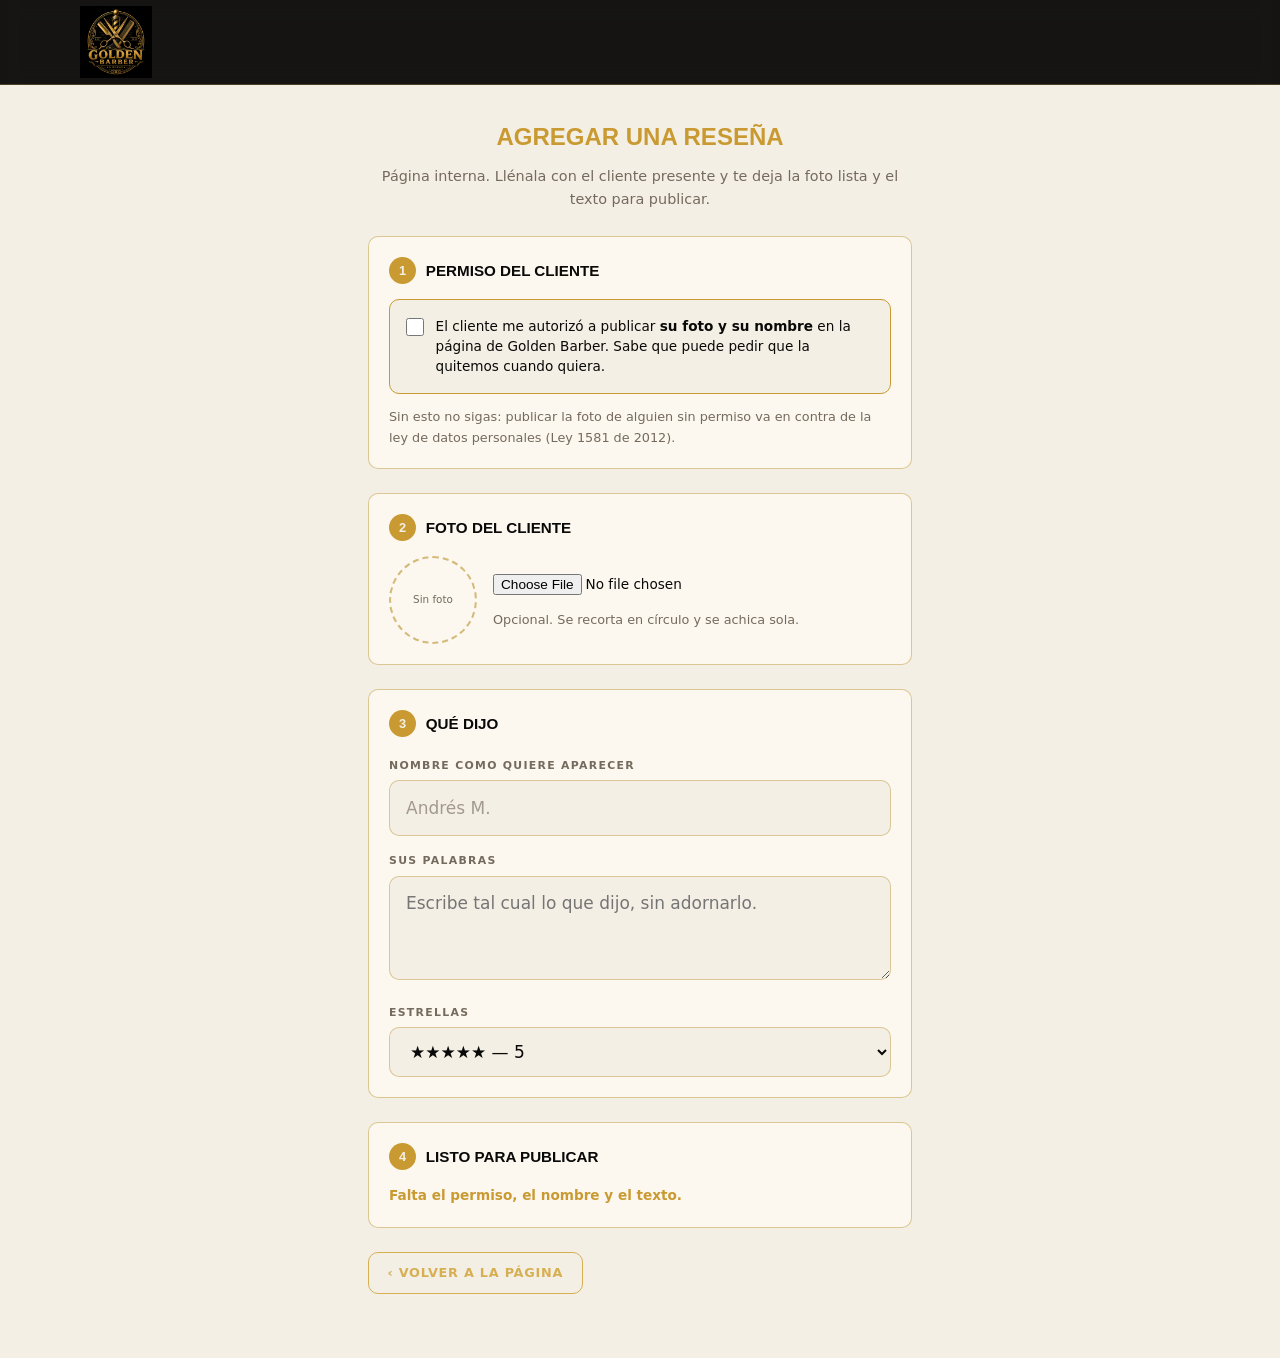
==== commit f3f65dcf: "Add files via upload" ====
--- a/admin.html
+++ b/admin.html
@@ -80,8 +80,7 @@
 <header class="nav">
   <div class="wrap nav__inner">
     <a class="nav__brand" href="index.html">
-      <img class="nav__logo" src="img/emblem-golden.webp" alt="" width="36" height="36">
-      <span>Golden Barber</span>
+      <img class="nav__logo" src="img/golden-logo.webp" alt="Golden Barber — La Dorada" width="64" height="64">
     </a>
   </div>
 </header>
--- a/styles.css
+++ b/styles.css
@@ -1023,14 +1023,9 @@
    Oscuro y dorado con aire editorial; el oro guía, no satura.
    ══════════════════════════════════════════════════════ */
 .nav { background: rgb(7 7 6 / .94); border-bottom-color: rgb(214 175 82 / .28); }
-.nav__inner { min-height: 72px; }
-.nav__logo { width: 44px; height: 44px; border-radius: 50%; }
-.nav__brand { line-height: 1; font-size: 1.05rem; }
-.nav__brand small {
-  display: block; margin-top: .28rem; color: var(--gold);
-  font-family: var(--body); font-size: .58rem; font-weight: 600;
-  letter-spacing: .24em;
-}
+.nav__inner { min-height: 84px; }
+.nav__logo { width: 72px; height: 72px; object-fit: contain; border-radius: 0; }
+.nav__brand { line-height: 1; }
 .nav__links { gap: 1.35rem; }
 
 .btn--wine { --btn-bg: linear-gradient(135deg, #E0BB62, #B77E1E); --btn-fg: #090908; }
@@ -1044,7 +1039,7 @@
     radial-gradient(circle at 80% 65%, rgb(214 175 82 / .07), transparent 36%),
     linear-gradient(135deg, #050505, #11110f 55%, #070706);
 }
-.hero { min-height: calc(100svh - 72px); display: grid; align-items: center; padding-block: clamp(2rem, 6vw, 5rem); }
+.hero { min-height: calc(100svh - 84px); display: grid; align-items: center; padding-block: clamp(2rem, 6vw, 5rem); }
 .hero::before {
   background: repeating-conic-gradient(from 0deg at 24% 50%,
     rgb(214 175 82 / .035) 0deg 1deg, transparent 1deg 6deg) !important;
